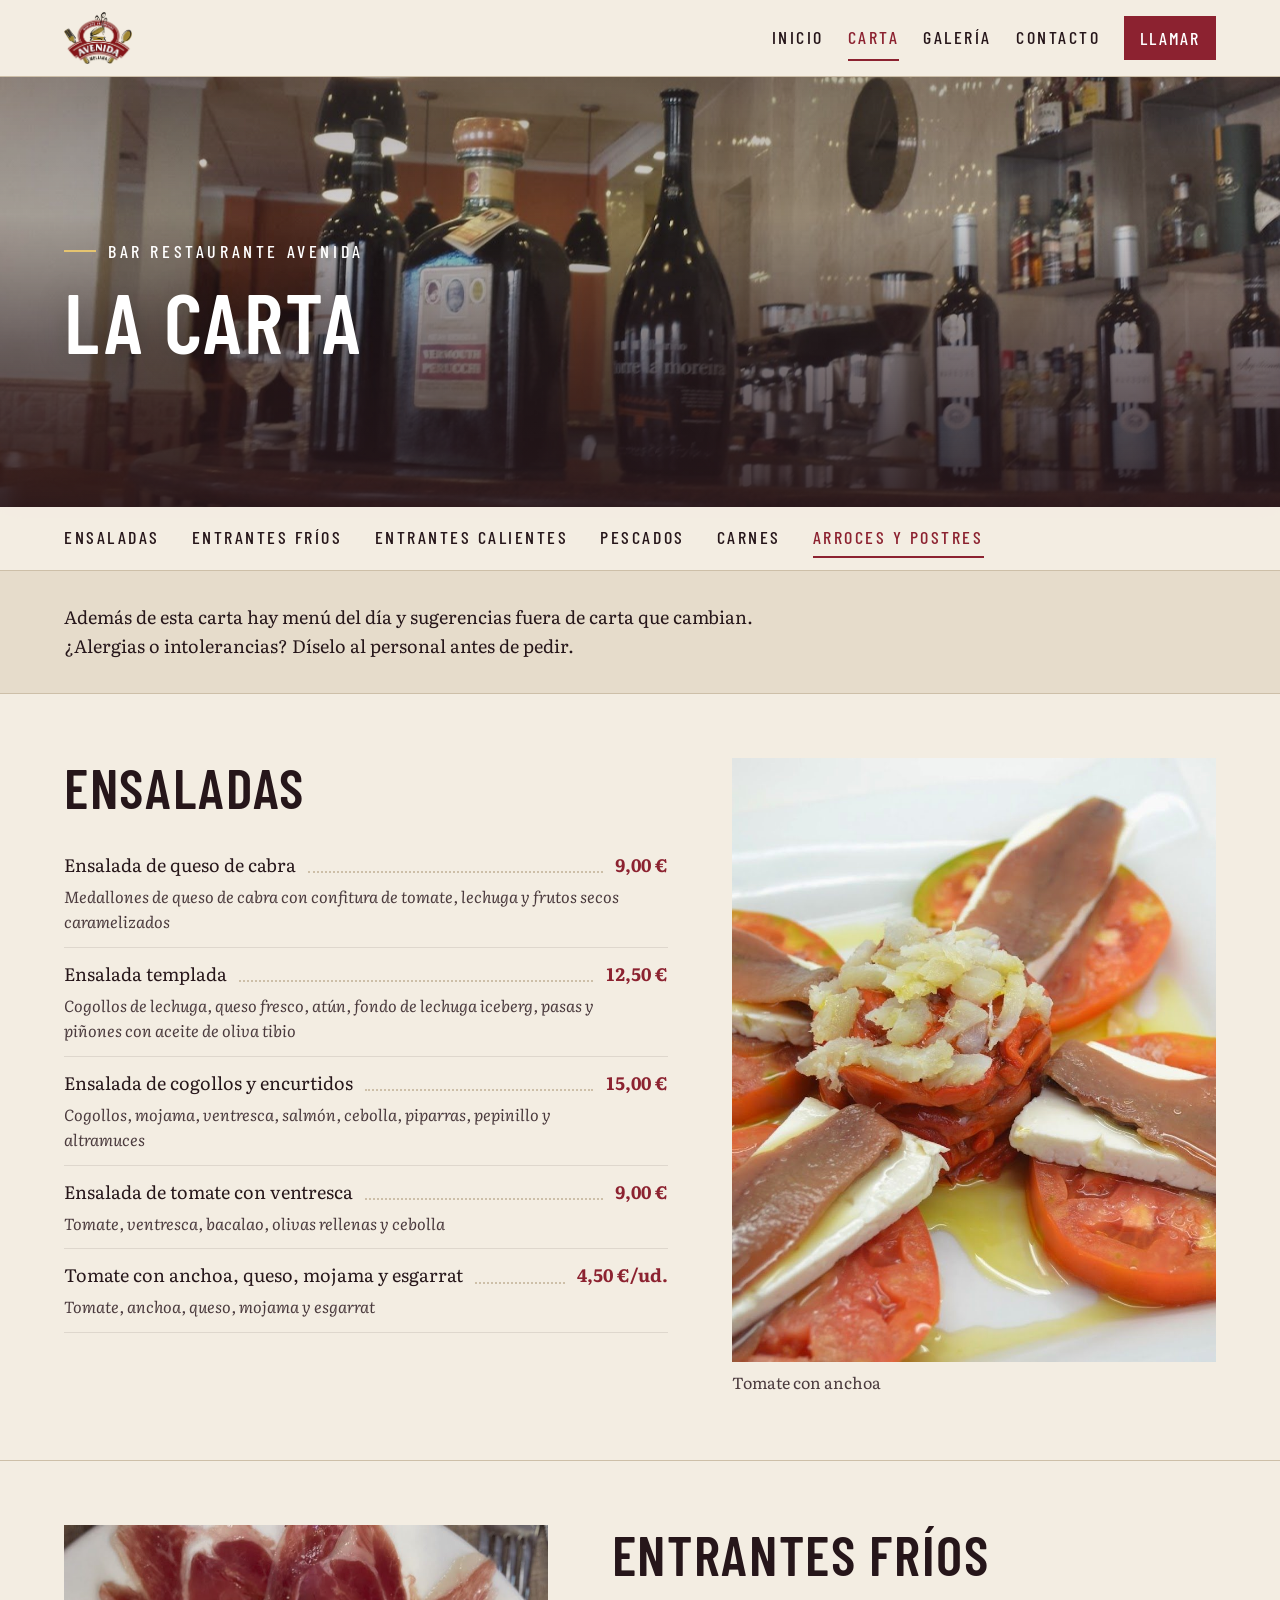
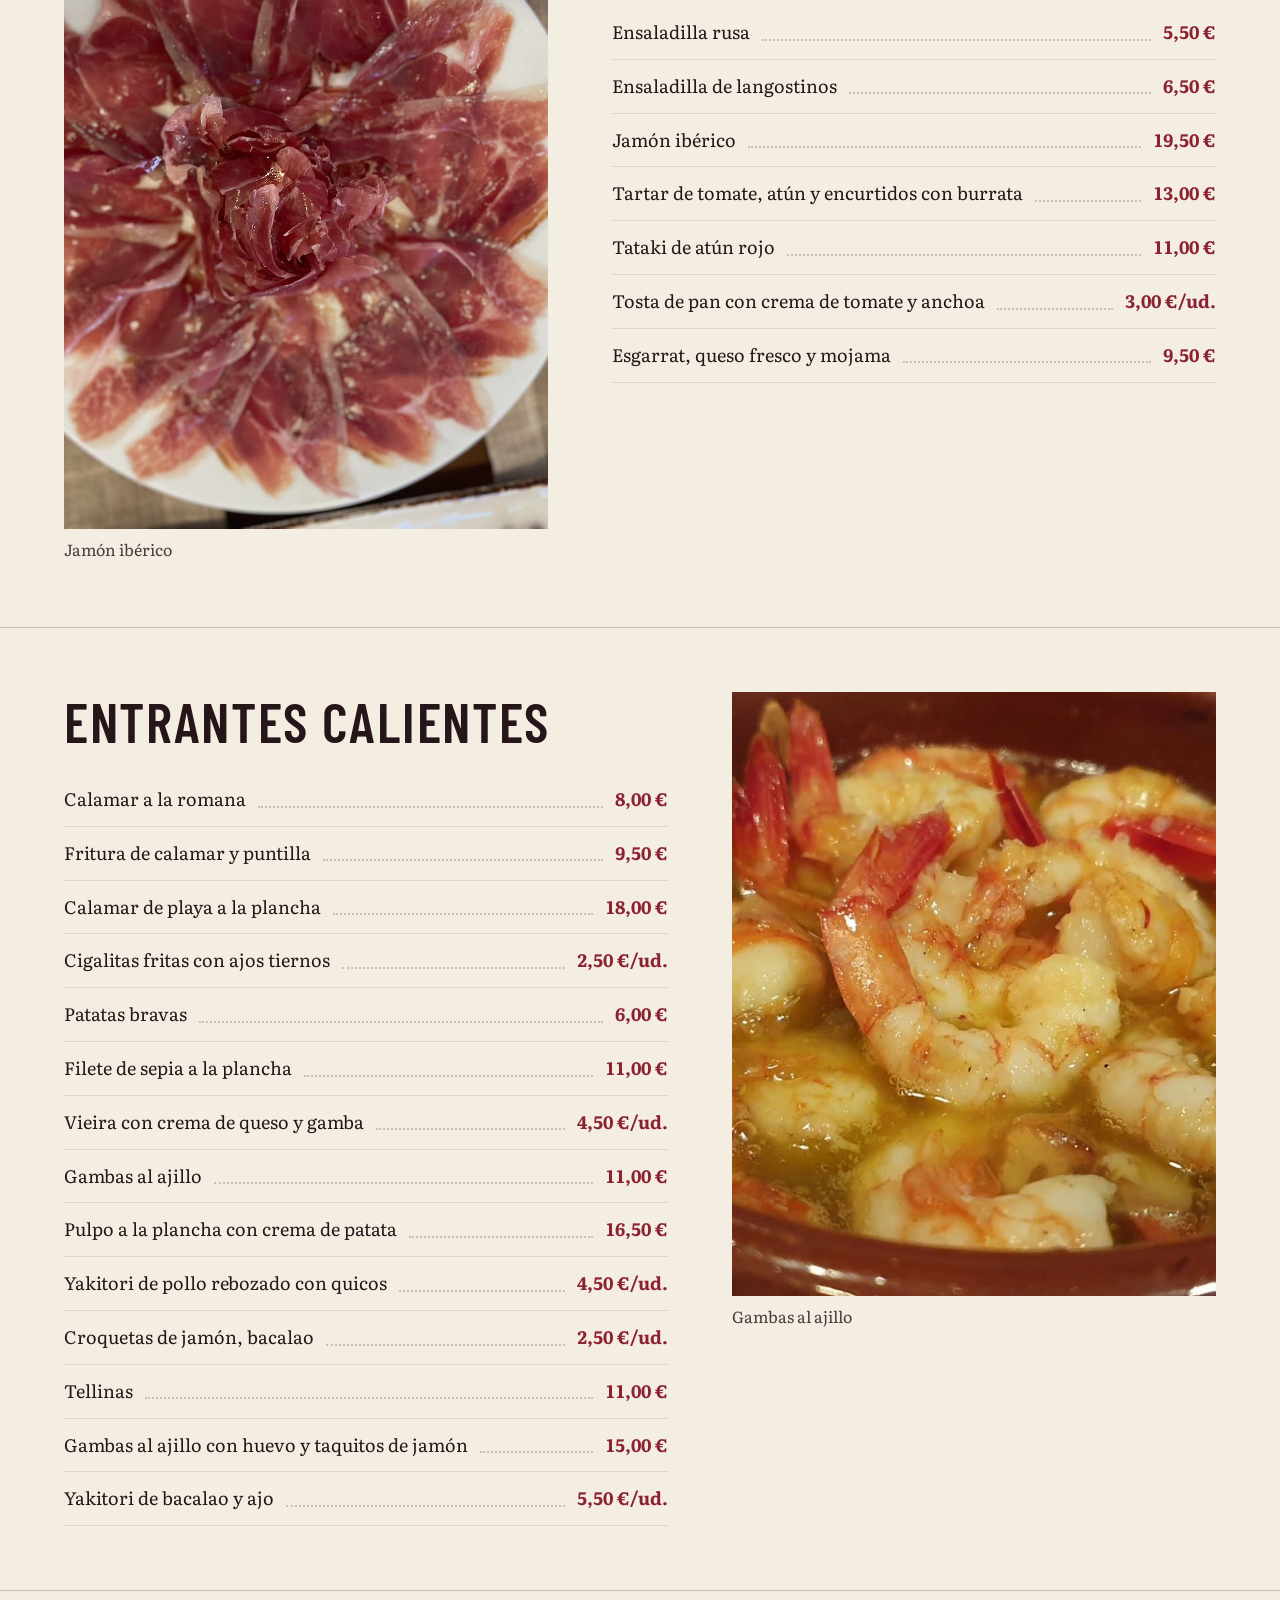
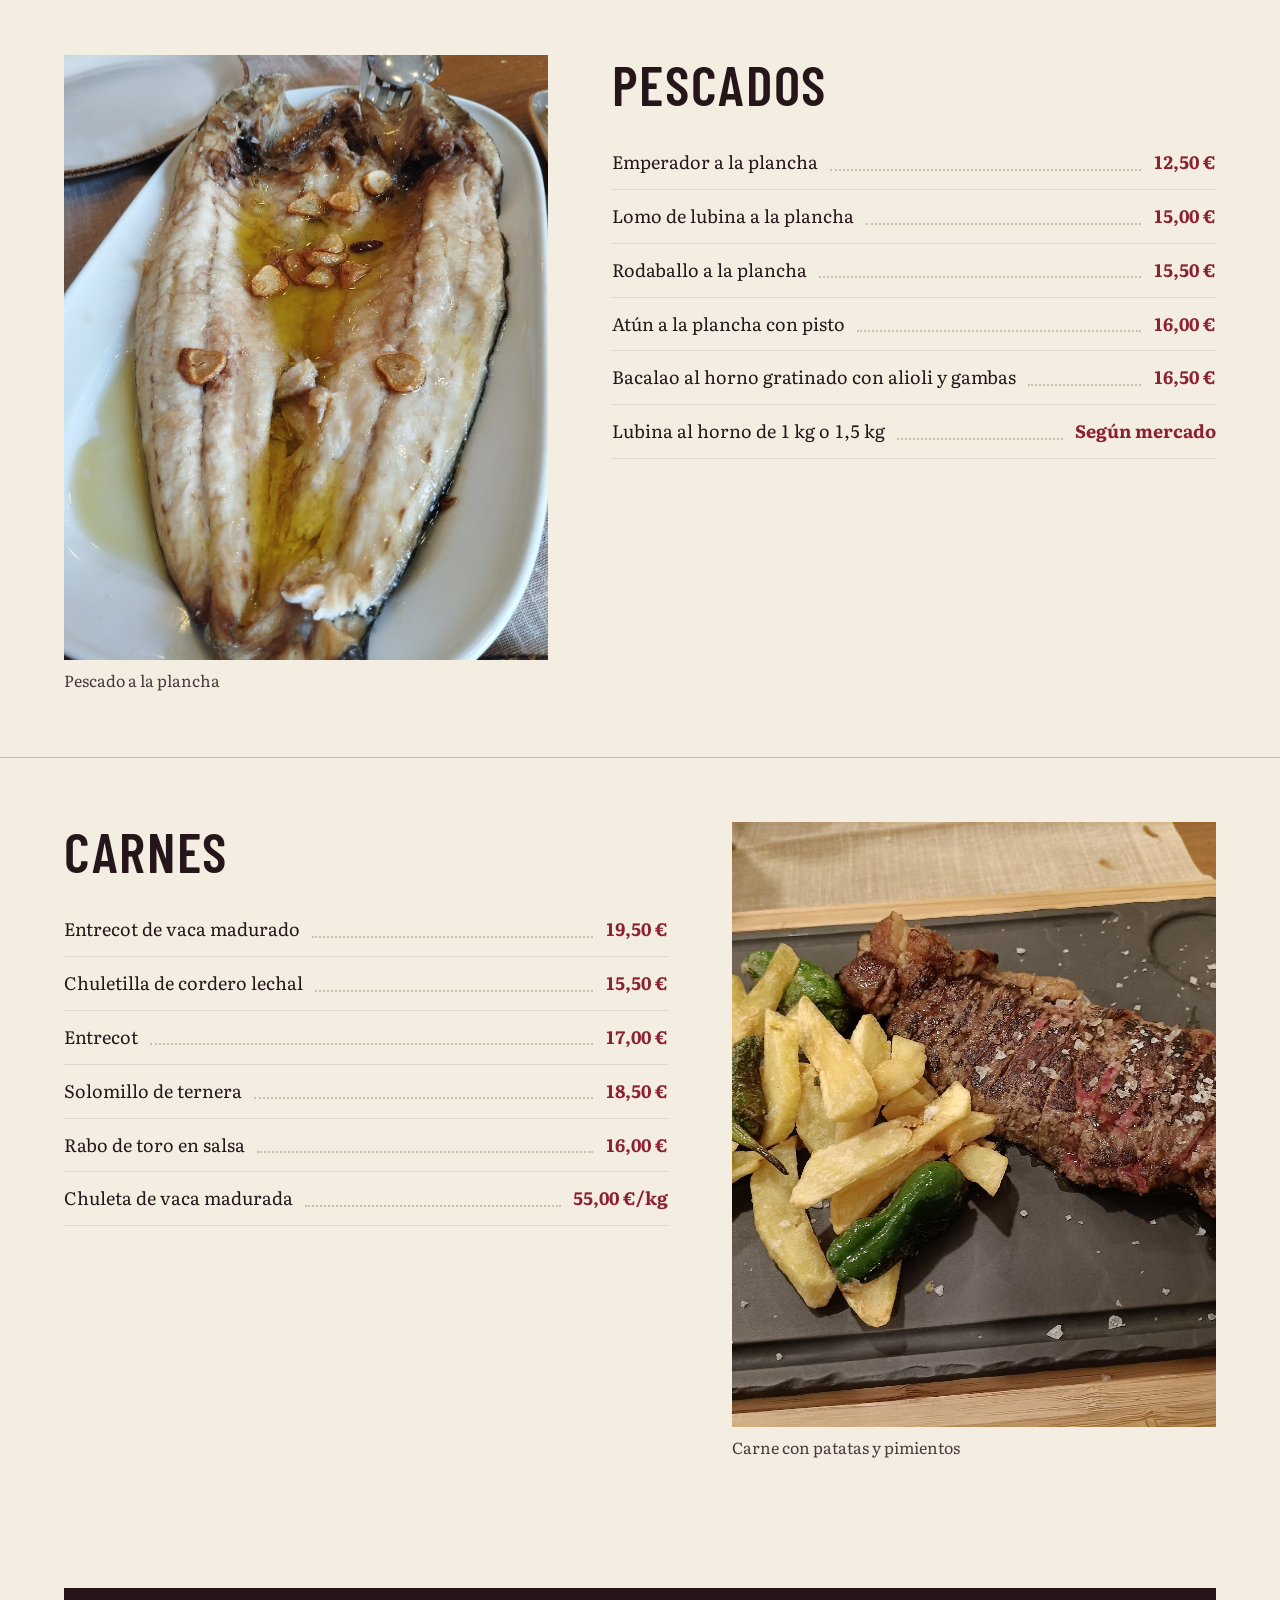
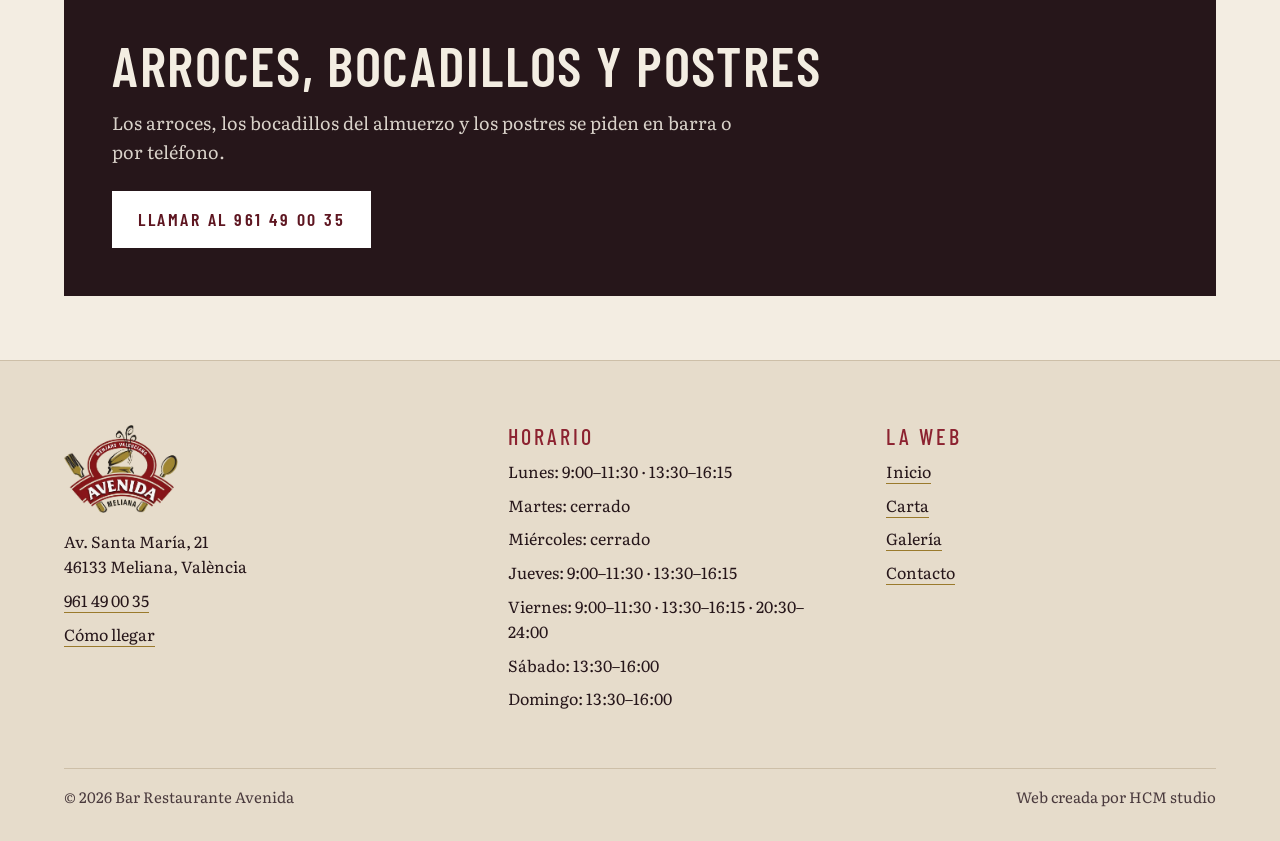
==== carta.html @ 4a0822dd "Demo web Bar Restaurante Avenida (Meliana) Co-Authored-By: Claude Sonnet 5.5 <noreply@anthropic.com>" ====
<!doctype html>
<html lang="es">
<head>
<meta charset="utf-8">
<meta name="viewport" content="width=device-width, initial-scale=1">
<title>La carta · Bar Restaurante Avenida · Meliana</title>
<meta name="description" content="Carta de Bar Restaurante Avenida en Meliana: ensaladas, entrantes fríos y calientes, pescados a la plancha y carnes, con precios.">
<meta property="og:type" content="website">
<meta property="og:title" content="La carta · Bar Restaurante Avenida · Meliana">
<meta property="og:description" content="Carta de Bar Restaurante Avenida en Meliana: ensaladas, entrantes fríos y calientes, pescados a la plancha y carnes, con precios.">
<meta property="og:image" content="fotos/barra.jpg">
<meta property="og:locale" content="es_ES">
<link rel="icon" type="image/png" href="fotos/favicon.png">
<link rel="apple-touch-icon" href="fotos/favicon.png">
<link rel="preload" href="fuentes/barlow-condensed-600.woff2" as="font" type="font/woff2" crossorigin>
<link rel="preload" href="fuentes/literata-variable.woff2" as="font" type="font/woff2" crossorigin>
<link rel="stylesheet" href="css/estilo.css">
<script>document.documentElement.classList.add('js')</script>
</head>
<body>
<header class="cabecera">
  <div class="contenedor">
    <a class="marca" href="index.html" aria-label="Bar Restaurante Avenida, inicio"><img src="fotos/logo.png" alt="Logotipo de Avenida, Menjars Valencians, Meliana" width="170" height="52"></a>
    <nav class="nav" aria-label="Principal">
      <a href="index.html">Inicio</a>
      <a href="carta.html" aria-current="page">Carta</a>
      <a href="galeria.html">Galería</a>
      <a href="contacto.html">Contacto</a>
      <a class="llamar" href="tel:+34961490035">Llamar</a>
    </nav>
  </div>
</header>
<main>
<section class="hero corto">
  <div class="hero-foto"><img src="fotos/barra.jpg" alt="La barra de Avenida con botellas y cafetera" fetchpriority="high"></div>
  <div class="contenedor">
    <p class="eyebrow claro">Bar Restaurante Avenida</p>
    <h1>La carta</h1>
  </div>
</section>
<nav class="indice-carta" aria-label="Categorías de la carta"><div class="contenedor"><a href="#ensaladas">Ensaladas</a><a href="#entrantes-frios">Entrantes fríos</a><a href="#entrantes-calientes">Entrantes calientes</a><a href="#pescados">Pescados</a><a href="#carnes">Carnes</a><a href="#otros">Arroces y postres</a></div></nav>
<div class="aviso-carta">
  <div class="contenedor"><p>Además de esta carta hay menú del día y sugerencias fuera de carta que cambian. ¿Alergias o intolerancias? Díselo al personal antes de pedir.</p></div>
</div>
<section class="categoria" id="ensaladas">
  <div class="contenedor">
    <div class="revelar">
      <h2>Ensaladas</h2>
      <ul class="lista">
        <li class="plato"><span class="nombre">Ensalada de queso de cabra</span><span class="precio">9,00 €</span><p class="detalle">Medallones de queso de cabra con confitura de tomate, lechuga y frutos secos caramelizados</p></li>
        <li class="plato"><span class="nombre">Ensalada templada</span><span class="precio">12,50 €</span><p class="detalle">Cogollos de lechuga, queso fresco, atún, fondo de lechuga iceberg, pasas y piñones con aceite de oliva tibio</p></li>
        <li class="plato"><span class="nombre">Ensalada de cogollos y encurtidos</span><span class="precio">15,00 €</span><p class="detalle">Cogollos, mojama, ventresca, salmón, cebolla, piparras, pepinillo y altramuces</p></li>
        <li class="plato"><span class="nombre">Ensalada de tomate con ventresca</span><span class="precio">9,00 €</span><p class="detalle">Tomate, ventresca, bacalao, olivas rellenas y cebolla</p></li>
        <li class="plato"><span class="nombre">Tomate con anchoa, queso, mojama y esgarrat</span><span class="precio">4,50 €/ud.</span><p class="detalle">Tomate, anchoa, queso, mojama y esgarrat</p></li>
      </ul>
    </div>
    <figure class="foto-cat revelar" style="margin:0"><img src="fotos/tomate-anchoa.jpg" alt="Tomate con anchoa" loading="lazy"><figcaption>Tomate con anchoa</figcaption></figure>
  </div>
</section>
<section class="categoria invertida" id="entrantes-frios">
  <div class="contenedor">
    <div class="revelar">
      <h2>Entrantes fríos</h2>
      <ul class="lista">
        <li class="plato"><span class="nombre">Ensaladilla rusa</span><span class="precio">5,50 €</span></li>
        <li class="plato"><span class="nombre">Ensaladilla de langostinos</span><span class="precio">6,50 €</span></li>
        <li class="plato"><span class="nombre">Jamón ibérico</span><span class="precio">19,50 €</span></li>
        <li class="plato"><span class="nombre">Tartar de tomate, atún y encurtidos con burrata</span><span class="precio">13,00 €</span></li>
        <li class="plato"><span class="nombre">Tataki de atún rojo</span><span class="precio">11,00 €</span></li>
        <li class="plato"><span class="nombre">Tosta de pan con crema de tomate y anchoa</span><span class="precio">3,00 €/ud.</span></li>
        <li class="plato"><span class="nombre">Esgarrat, queso fresco y mojama</span><span class="precio">9,50 €</span></li>
      </ul>
    </div>
    <figure class="foto-cat revelar" style="margin:0"><img src="fotos/jamon.jpg" alt="Jamón ibérico" loading="lazy"><figcaption>Jamón ibérico</figcaption></figure>
  </div>
</section>
<section class="categoria" id="entrantes-calientes">
  <div class="contenedor">
    <div class="revelar">
      <h2>Entrantes calientes</h2>
      <ul class="lista">
        <li class="plato"><span class="nombre">Calamar a la romana</span><span class="precio">8,00 €</span></li>
        <li class="plato"><span class="nombre">Fritura de calamar y puntilla</span><span class="precio">9,50 €</span></li>
        <li class="plato"><span class="nombre">Calamar de playa a la plancha</span><span class="precio">18,00 €</span></li>
        <li class="plato"><span class="nombre">Cigalitas fritas con ajos tiernos</span><span class="precio">2,50 €/ud.</span></li>
        <li class="plato"><span class="nombre">Patatas bravas</span><span class="precio">6,00 €</span></li>
        <li class="plato"><span class="nombre">Filete de sepia a la plancha</span><span class="precio">11,00 €</span></li>
        <li class="plato"><span class="nombre">Vieira con crema de queso y gamba</span><span class="precio">4,50 €/ud.</span></li>
        <li class="plato"><span class="nombre">Gambas al ajillo</span><span class="precio">11,00 €</span></li>
        <li class="plato"><span class="nombre">Pulpo a la plancha con crema de patata</span><span class="precio">16,50 €</span></li>
        <li class="plato"><span class="nombre">Yakitori de pollo rebozado con quicos</span><span class="precio">4,50 €/ud.</span></li>
        <li class="plato"><span class="nombre">Croquetas de jamón, bacalao</span><span class="precio">2,50 €/ud.</span></li>
        <li class="plato"><span class="nombre">Tellinas</span><span class="precio">11,00 €</span></li>
        <li class="plato"><span class="nombre">Gambas al ajillo con huevo y taquitos de jamón</span><span class="precio">15,00 €</span></li>
        <li class="plato"><span class="nombre">Yakitori de bacalao y ajo</span><span class="precio">5,50 €/ud.</span></li>
      </ul>
    </div>
    <figure class="foto-cat revelar" style="margin:0"><img src="fotos/gambas-ajillo.jpg" alt="Gambas al ajillo" loading="lazy"><figcaption>Gambas al ajillo</figcaption></figure>
  </div>
</section>
<section class="categoria invertida" id="pescados">
  <div class="contenedor">
    <div class="revelar">
      <h2>Pescados</h2>
      <ul class="lista">
        <li class="plato"><span class="nombre">Emperador a la plancha</span><span class="precio">12,50 €</span></li>
        <li class="plato"><span class="nombre">Lomo de lubina a la plancha</span><span class="precio">15,00 €</span></li>
        <li class="plato"><span class="nombre">Rodaballo a la plancha</span><span class="precio">15,50 €</span></li>
        <li class="plato"><span class="nombre">Atún a la plancha con pisto</span><span class="precio">16,00 €</span></li>
        <li class="plato"><span class="nombre">Bacalao al horno gratinado con alioli y gambas</span><span class="precio">16,50 €</span></li>
        <li class="plato"><span class="nombre">Lubina al horno de 1 kg o 1,5 kg</span><span class="precio">Según mercado</span></li>
      </ul>
    </div>
    <figure class="foto-cat revelar" style="margin:0"><img src="fotos/pescado.jpg" alt="Pescado a la plancha" loading="lazy"><figcaption>Pescado a la plancha</figcaption></figure>
  </div>
</section>
<section class="categoria" id="carnes">
  <div class="contenedor">
    <div class="revelar">
      <h2>Carnes</h2>
      <ul class="lista">
        <li class="plato"><span class="nombre">Entrecot de vaca madurado</span><span class="precio">19,50 €</span></li>
        <li class="plato"><span class="nombre">Chuletilla de cordero lechal</span><span class="precio">15,50 €</span></li>
        <li class="plato"><span class="nombre">Entrecot</span><span class="precio">17,00 €</span></li>
        <li class="plato"><span class="nombre">Solomillo de ternera</span><span class="precio">18,50 €</span></li>
        <li class="plato"><span class="nombre">Rabo de toro en salsa</span><span class="precio">16,00 €</span></li>
        <li class="plato"><span class="nombre">Chuleta de vaca madurada</span><span class="precio">55,00 €/kg</span></li>
      </ul>
    </div>
    <figure class="foto-cat revelar" style="margin:0"><img src="fotos/entrecot.jpg" alt="Carne con patatas y pimientos" loading="lazy"><figcaption>Carne con patatas y pimientos</figcaption></figure>
  </div>
</section>
<section id="otros" style="padding-block:var(--s8)">
  <div class="contenedor">
    <div class="pendiente revelar">
      <h2>Arroces, bocadillos y postres</h2>
      <p>Los arroces, los bocadillos del almuerzo y los postres se piden en barra o por teléfono.</p>
      <div class="botonera"><a class="cta clara" href="tel:+34961490035">Llamar al 961 49 00 35</a></div>
    </div>
  </div>
</section>
</main>
<footer class="pie">
  <div class="contenedor">
    <div class="rejilla">
      <div>
        <img src="fotos/logo.png" alt="Logotipo de Avenida, Menjars Valencians, Meliana" width="140" height="108">
        <p>Av. Santa María, 21<br>46133 Meliana, València</p>
        <p><a href="tel:+34961490035">961 49 00 35</a></p>
        <p><a href="https://www.google.com/maps/search/?api=1&query=Bar%20Restaurante%20Avenida&query_place_id=ChIJGdtzTfZGYA0RlGdDG_Zbit8" target="_blank" rel="noopener">Cómo llegar</a></p>
      </div>
      <div>
        <h3>Horario</h3>
        <ul><li>Lunes: 9:00–11:30 · 13:30–16:15</li><li>Martes: cerrado</li><li>Miércoles: cerrado</li><li>Jueves: 9:00–11:30 · 13:30–16:15</li><li>Viernes: 9:00–11:30 · 13:30–16:15 · 20:30–24:00</li><li>Sábado: 13:30–16:00</li><li>Domingo: 13:30–16:00</li></ul>
      </div>
      <div>
        <h3>La web</h3>
        <ul>
          <li><a href="index.html">Inicio</a></li>
          <li><a href="carta.html">Carta</a></li>
          <li><a href="galeria.html">Galería</a></li>
          <li><a href="contacto.html">Contacto</a></li>
        </ul>
      </div>
    </div>
    <div class="legal">
      <p>© 2026 Bar Restaurante Avenida</p>
      <p>Web creada por HCM studio</p>
    </div>
  </div>
</footer>
<script src="js/principal.js"></script>
</body>
</html>
---- css/estilo.css ----
/* Bar Restaurante Avenida · Meliana
   Paleta anclada en SU local: el burdeos del toldo y del logo, el granito rojo de la
   barra, la madera de las sillas, el beige del azulejo. Dos roles tipográficos:
   Barlow Condensed (titulares en versales, como su carta impresa) + Literata (texto). */

@font-face{font-family:"Barlow Condensed";font-weight:500;font-style:normal;font-display:swap;
  src:url("../fuentes/barlow-condensed-500.woff2") format("woff2")}
@font-face{font-family:"Barlow Condensed";font-weight:600;font-style:normal;font-display:swap;
  src:url("../fuentes/barlow-condensed-600.woff2") format("woff2")}
@font-face{font-family:"Literata";font-weight:400 700;font-style:normal;font-display:swap;
  src:url("../fuentes/literata-variable.woff2") format("woff2")}
@font-face{font-family:"Literata";font-weight:400;font-style:italic;font-display:swap;
  src:url("../fuentes/literata-italic.woff2") format("woff2")}

:root{
  /* color */
  --vino:#8c2230;          /* rojo del logo y del toldo: el único acento */
  --vino-oscuro:#5e1621;
  --tinta:#26161a;         /* madera oscura con matiz vino */
  --tinta-suave:#4a3a3d;
  --papel:#f3ede2;         /* azulejo beige de la barra */
  --arena:#e6dccb;         /* granito claro */
  --linea:#cdbfa8;
  --laton:#9a7a2c;         /* cuchara y tenedor del logo: solo adornos */
  --laton-oscuro:#74591a;
  /* espaciado: 4 8 12 16 24 32 48 64 96 128 */
  --s1:.25rem;--s2:.5rem;--s3:.75rem;--s4:1rem;--s5:1.5rem;--s6:2rem;--s7:3rem;--s8:4rem;--s9:6rem;--s10:8rem;
  /* tipografía: 18 22 28 35 44 56 */
  --t0:1.125rem;--t1:1.375rem;--t2:1.75rem;--t3:2.1875rem;--t4:2.75rem;--t5:3.5rem;
  --titular:"Barlow Condensed","Arial Narrow",Impact,sans-serif;
  --texto:"Literata",Georgia,"Times New Roman",serif;
  --alto-cabecera:4.75rem;
  --curva:cubic-bezier(.22,.7,.2,1);
}

*,*::before,*::after{box-sizing:border-box}
html{scroll-behavior:smooth;-webkit-text-size-adjust:100%}
body{margin:0;background:var(--papel);color:var(--tinta);font-family:var(--texto);
  font-size:var(--t0);line-height:1.6;overflow-x:hidden}
img{display:block;max-width:100%;height:auto}
a{color:inherit}
h1,h2,h3{font-family:var(--titular);font-weight:600;text-transform:uppercase;
  letter-spacing:.03em;line-height:1.02;margin:0;text-wrap:balance}
h1{font-size:clamp(var(--t4),9vw,5.25rem)}
h2{font-size:clamp(var(--t3),5vw,var(--t5))}
h3{font-size:var(--t2)}
p{margin:0 0 var(--s4);max-width:62ch}
.contenedor{width:min(100% - 2*var(--s5),72rem);margin-inline:auto}
.sr{position:absolute;width:1px;height:1px;overflow:hidden;clip:rect(0 0 0 0);white-space:nowrap}
:focus-visible{outline:3px solid var(--vino);outline-offset:3px}

/* antetítulo en versalitas espaciadas */
.eyebrow{font-family:var(--titular);font-weight:500;text-transform:uppercase;letter-spacing:.2em;
  font-size:var(--t0);color:var(--vino);margin:0 0 var(--s3);display:flex;align-items:center;gap:var(--s3)}
.eyebrow::before{content:"";width:var(--s6);height:2px;background:var(--laton)}
.eyebrow.claro{color:#fff}
.eyebrow.claro::before{background:#e5c470}

/* ---------- cabecera ---------- */
.cabecera{position:sticky;top:0;z-index:50;background:rgba(243,237,226,.96);
  backdrop-filter:blur(10px);border-bottom:1px solid var(--linea)}
.cabecera .contenedor{display:flex;align-items:center;justify-content:space-between;gap:var(--s5);
  min-height:var(--alto-cabecera);flex-wrap:wrap;padding-block:var(--s2)}
.marca img{height:3.25rem;width:auto}
.nav{display:flex;align-items:center;gap:var(--s5);flex-wrap:wrap}
.nav a{font-family:var(--titular);font-weight:500;text-transform:uppercase;letter-spacing:.14em;
  font-size:var(--t0);text-decoration:none;padding:var(--s2) 0;border-bottom:2px solid transparent;
  transition:border-color .3s var(--curva),color .3s var(--curva)}
.nav a:hover,.nav a[aria-current="page"]{border-bottom-color:var(--vino);color:var(--vino)}
.nav .llamar{background:var(--vino);color:#fff;padding:var(--s2) var(--s4);border-bottom:0;letter-spacing:.1em}
.nav .llamar:hover{background:var(--vino-oscuro);color:#fff}

/* ---------- botones ---------- */
.botonera{display:flex;flex-wrap:wrap;gap:var(--s3);margin-top:var(--s5)}
.cta{display:inline-block;font-family:var(--titular);font-weight:600;text-transform:uppercase;
  letter-spacing:.14em;font-size:var(--t0);text-decoration:none;padding:var(--s3) var(--s5);
  border:2px solid var(--vino);background:var(--vino);color:#fff;
  transition:background .3s var(--curva),color .3s var(--curva),border-color .3s var(--curva)}
.cta:hover{background:var(--vino-oscuro);border-color:var(--vino-oscuro)}
.cta.contorno{background:transparent;color:var(--vino)}
.cta.contorno:hover{background:var(--vino);color:#fff}
.cta.clara{background:#fff;border-color:#fff;color:var(--vino-oscuro)}
.cta.clara:hover{background:var(--arena);border-color:var(--arena)}
.cta.contorno-claro{background:transparent;border-color:rgba(255,255,255,.8);color:#fff}
.cta.contorno-claro:hover{background:#fff;color:var(--vino-oscuro)}

/* ---------- hero ---------- */
.hero{position:relative;min-height:calc(88vh - var(--alto-cabecera));display:flex;align-items:flex-end;
  overflow:hidden;isolation:isolate;color:#fff}
.hero-foto{position:absolute;inset:0;z-index:-2}
.hero-foto img{width:100%;height:100%;object-fit:cover;object-position:50% 60%;transform:scale(1.1)}
.hero::after{content:"";position:absolute;inset:0;z-index:-1;
  background:linear-gradient(to top,rgba(38,22,26,.9) 0%,rgba(38,22,26,.58) 38%,rgba(38,22,26,.2) 68%,rgba(38,22,26,.34) 100%)}
.hero .contenedor{padding-block:var(--s9) var(--s8)}
.hero h1{max-width:12ch;text-shadow:0 2px 30px rgba(0,0,0,.3)}
.hero .lema{font-size:var(--t1);line-height:1.4;max-width:34ch;margin-top:var(--s4);color:rgba(255,255,255,.94)}
.hero.corto{min-height:44vh}
.hero.corto .contenedor{padding-block:var(--s8) var(--s7)}
.estado{position:absolute;top:var(--s5);right:var(--s5);z-index:2;font-family:var(--titular);font-weight:500;
  text-transform:uppercase;letter-spacing:.12em;background:rgba(38,22,26,.78);padding:var(--s2) var(--s4);
  font-size:var(--t0);border-left:3px solid #e5c470}
.estado[hidden]{display:none}

/* ---------- secciones ---------- */
section{padding-block:var(--s9)}
.seccion-oscura{background:var(--tinta);color:var(--papel)}
.seccion-oscura .eyebrow{color:#e5c470}
.seccion-arena{background:var(--arena)}
.titular-bloque{margin-bottom:var(--s7)}
.titular-bloque p{margin-top:var(--s4);color:var(--tinta-suave)}
.seccion-oscura .titular-bloque p{color:rgba(243,237,226,.8)}

/* horario */
.semana{display:grid;grid-template-columns:repeat(7,1fr);gap:0;border-top:1px solid rgba(243,237,226,.28)}
.dia{padding:var(--s4) var(--s3) var(--s5);border-right:1px solid rgba(243,237,226,.18)}
.dia:last-child{border-right:0}
.dia h3{font-size:var(--t1);letter-spacing:.1em;margin-bottom:var(--s3);font-weight:500}
.dia p{margin:0;font-size:1rem;line-height:1.5;font-variant-numeric:tabular-nums}
.dia.cerrado p{opacity:.6;font-style:italic}
.dia.hoy{background:rgba(229,196,112,.14);box-shadow:inset 0 3px 0 #e5c470}
.nota-horario{margin-top:var(--s5);font-size:1rem;color:rgba(243,237,226,.75)}

/* tarjetas con foto (inicio) */
.platos{display:grid;grid-template-columns:repeat(12,1fr);gap:var(--s4)}
.plato-foto{position:relative;overflow:hidden;background:var(--arena);margin:0;min-height:15rem}
.plato-foto img{width:100%;height:100%;object-fit:cover;transition:transform 1s var(--curva)}
.plato-foto:hover img{transform:scale(1.04)}
.plato-foto figcaption{position:absolute;left:0;right:0;bottom:0;padding:var(--s7) var(--s4) var(--s4);
  background:linear-gradient(to top,rgba(38,22,26,.88),rgba(38,22,26,0));color:#fff;
  font-family:var(--titular);font-weight:500;text-transform:uppercase;letter-spacing:.08em;font-size:var(--t1);line-height:1.15}
.plato-foto figcaption small{display:block;font-family:var(--texto);text-transform:none;letter-spacing:0;
  font-size:1rem;opacity:.9;margin-top:var(--s1)}
.pf-1{grid-column:span 7;grid-row:span 2;min-height:30rem}
.pf-2{grid-column:span 5}
.pf-3{grid-column:span 5}
.pf-4{grid-column:span 4}
.pf-5{grid-column:span 4}
.pf-6{grid-column:span 4}

/* bloque partido */
.partido{display:grid;grid-template-columns:1.1fr 1fr;gap:0;align-items:stretch}
.partido .foto{min-height:30rem;overflow:hidden}
.partido .foto img{width:100%;height:100%;object-fit:cover}
.partido .texto{padding:var(--s8) var(--s8);display:flex;flex-direction:column;justify-content:center;background:var(--arena)}
.partido.invertido .foto{order:2}
.partido.invertido .texto{order:1}
.cifra{display:flex;align-items:baseline;gap:var(--s3);margin-top:var(--s5);padding-top:var(--s5);border-top:1px solid var(--linea)}
.cifra b{font-family:var(--titular);font-weight:600;font-size:var(--t4);line-height:1;color:var(--vino)}
.cifra span{font-size:1rem;color:var(--tinta-suave)}

/* menú del día */
.menu-dia{display:grid;grid-template-columns:1fr auto;gap:var(--s7);align-items:center}
.menu-dia .tel{font-family:var(--titular);font-weight:600;font-size:var(--t4);line-height:1;text-decoration:none;
  color:#fff;border-bottom:3px solid #e5c470;white-space:nowrap}

/* cómo llegar */
.llegar{display:grid;grid-template-columns:1fr 1.2fr;gap:var(--s8);align-items:center}
.llegar img{width:100%;max-height:34rem;object-fit:cover}
.direccion{font-style:normal;font-size:var(--t1);line-height:1.45;margin-bottom:var(--s4)}

/* ---------- carta ---------- */
.indice-carta{position:sticky;top:var(--alto-cabecera);z-index:20;background:rgba(243,237,226,.96);
  backdrop-filter:blur(10px);border-bottom:1px solid var(--linea)}
.indice-carta .contenedor{display:flex;gap:var(--s6);overflow-x:auto;padding-block:var(--s3);scrollbar-width:none}
.indice-carta .contenedor::-webkit-scrollbar{display:none}
.indice-carta a{font-family:var(--titular);font-weight:500;text-transform:uppercase;letter-spacing:.14em;
  text-decoration:none;white-space:nowrap;padding:var(--s1) 0;border-bottom:2px solid transparent}
.indice-carta a:hover,.indice-carta a.activa{border-bottom-color:var(--vino);color:var(--vino)}
.aviso-carta{background:var(--arena);padding-block:var(--s6);border-bottom:1px solid var(--linea)}
.aviso-carta p{margin:0;max-width:72ch}
.categoria{padding-block:var(--s8);scroll-margin-top:calc(var(--alto-cabecera) + 4rem)}
.categoria + .categoria{border-top:1px solid var(--linea)}
.categoria .contenedor{display:grid;grid-template-columns:1.25fr 1fr;gap:var(--s8);align-items:start}
.categoria.invertida .contenedor{grid-template-columns:1fr 1.25fr}
.categoria.invertida .foto-cat{order:-1}
.categoria h2{margin-bottom:var(--s5)}
.categoria .foto-cat{position:sticky;top:calc(var(--alto-cabecera) + 5rem)}
.categoria .foto-cat img{width:100%;aspect-ratio:4/5;object-fit:cover}
.categoria .foto-cat figcaption{font-size:1rem;color:var(--tinta-suave);margin-top:var(--s2)}
.lista{list-style:none;margin:0;padding:0}
.plato{display:flex;flex-wrap:wrap;align-items:baseline;gap:var(--s1) var(--s3);min-width:0;
  padding:var(--s3) 0;border-bottom:1px solid rgba(38,22,26,.1);font-variant-numeric:tabular-nums}
.plato .nombre{order:1;flex:0 1 auto;min-width:0}
.plato::before{content:"";order:2;flex:1 1 1.5rem;min-width:1.5rem;align-self:flex-end;
  border-bottom:2px dotted var(--linea);margin-bottom:.35em}
.plato .precio{order:3;flex:0 0 auto;color:var(--vino);font-weight:700}
.plato .detalle{order:4;flex:1 0 100%;font-size:1rem;color:var(--tinta-suave);font-style:italic;margin:0}
.pendiente{background:var(--tinta);color:var(--papel);padding:var(--s7)}
.pendiente h2{margin-bottom:var(--s4)}
.pendiente p{color:rgba(243,237,226,.88)}

/* ---------- galería ---------- */
.mosaico{columns:3 16rem;column-gap:var(--s4)}
.mosaico button{display:block;width:100%;margin:0 0 var(--s4);padding:0;border:0;background:var(--arena);
  cursor:zoom-in;break-inside:avoid;overflow:hidden}
.mosaico img{width:100%;transition:transform 1s var(--curva),opacity .4s}
.mosaico button:hover img{transform:scale(1.04)}
.galeria-bloque + .galeria-bloque{margin-top:var(--s9)}
.lightbox{border:0;padding:0;background:transparent;max-width:100vw;max-height:100vh;width:100%;height:100%}
.lightbox::backdrop{background:rgba(26,14,17,.94)}
.lightbox .marco{display:flex;flex-direction:column;align-items:center;justify-content:center;height:100%;
  gap:var(--s3);padding:var(--s5)}
.lightbox img{max-width:100%;max-height:82vh;object-fit:contain}
.lightbox p{color:#fff;margin:0;font-size:1rem;text-align:center}
.lightbox .cerrar{position:absolute;top:var(--s4);right:var(--s4);font-family:var(--titular);text-transform:uppercase;
  letter-spacing:.14em;font-size:var(--t0);background:transparent;color:#fff;border:2px solid #fff;padding:var(--s2) var(--s4);cursor:pointer}

/* ---------- contacto ---------- */
.contacto{display:grid;grid-template-columns:1fr 1fr;gap:var(--s8);align-items:start}
.ficha dt{font-family:var(--titular);font-weight:500;text-transform:uppercase;letter-spacing:.18em;color:var(--vino);margin-top:var(--s5)}
.ficha dd{margin:var(--s1) 0 0;font-size:var(--t1);line-height:1.4}
.ficha dd a{text-decoration:none;border-bottom:2px solid var(--laton)}
.tabla-horario{width:100%;border-collapse:collapse;font-size:1rem;margin-top:var(--s2);font-variant-numeric:tabular-nums}
.tabla-horario th,.tabla-horario td{text-align:left;padding:var(--s2) 0;border-bottom:1px solid var(--linea);font-weight:400;vertical-align:top}
.tabla-horario th{font-family:var(--titular);font-weight:500;text-transform:uppercase;letter-spacing:.1em;width:7rem}
.tabla-horario tr.hoy th,.tabla-horario tr.hoy td{background:rgba(154,122,44,.16);font-weight:600}
.fotos-contacto{display:grid;gap:var(--s4)}
.fotos-contacto img{width:100%;object-fit:cover}

/* ---------- pie ---------- */
.pie{background:var(--arena);padding-block:var(--s8) var(--s6);border-top:1px solid var(--linea)}
.pie .rejilla{display:grid;grid-template-columns:1.2fr 1fr 1fr;gap:var(--s7)}
.pie img{height:5.5rem;width:auto;margin-bottom:var(--s4)}
.pie h3{font-size:var(--t1);letter-spacing:.14em;color:var(--vino);margin-bottom:var(--s3);font-weight:500}
.pie p,.pie li{font-size:1rem;margin:0 0 var(--s2)}
.pie ul{list-style:none;margin:0;padding:0}
.pie a{text-decoration:none;border-bottom:1px solid var(--laton)}
.pie .legal{margin-top:var(--s7);padding-top:var(--s4);border-top:1px solid var(--linea);font-size:.9375rem;
  color:var(--tinta-suave);display:flex;flex-wrap:wrap;justify-content:space-between;gap:var(--s2)}
.pie .legal p{margin:0;max-width:none;font-size:.9375rem}

/* ---------- revelado al bajar: solo se esconde si el JS está vivo ---------- */
.js .revelar{opacity:0;transform:translateY(20px);transition:opacity .7s var(--curva),transform .7s var(--curva)}
.js .revelar.visible{opacity:1;transform:none}

/* ---------- móvil ---------- */
@media (max-width:60rem){
  section{padding-block:var(--s8)}
  .semana{grid-template-columns:1fr 1fr}
  .dia{border-right:0;border-bottom:1px solid rgba(243,237,226,.18)}
  .partido,.partido.invertido,.llegar,.contacto,.menu-dia{grid-template-columns:1fr}
  .partido.invertido .foto,.partido.invertido .texto{order:initial}
  .partido .foto{min-height:20rem}
  .partido .texto{padding:var(--s7) var(--s5)}
  .categoria .contenedor,.categoria.invertida .contenedor{grid-template-columns:1fr;gap:var(--s5)}
  .categoria.invertida .foto-cat{order:initial}
  .categoria .foto-cat{position:static}
  .categoria .foto-cat img{aspect-ratio:16/10}
  .pie .rejilla{grid-template-columns:1fr}
  .pf-1,.pf-2,.pf-3,.pf-4,.pf-5,.pf-6{grid-column:span 12;grid-row:auto;min-height:16rem}
  .pf-1{min-height:22rem}
  .menu-dia .tel{font-size:var(--t3)}
}
@media (max-width:40rem){
  :root{--alto-cabecera:7.25rem}
  .cabecera .contenedor{justify-content:center;gap:var(--s2)}
  .nav{gap:var(--s4);justify-content:center}
  .nav .llamar{display:none}
  .estado{position:static;display:inline-block;margin:var(--s4) 0 0 var(--s5)}
  .hero{min-height:calc(78vh - var(--alto-cabecera));flex-direction:column;align-items:stretch;justify-content:flex-end}
  .pendiente{padding:var(--s5)}
  .semana{grid-template-columns:1fr}
}
@media (prefers-reduced-motion:reduce){
  html{scroll-behavior:auto}
  *,*::before,*::after{animation-duration:.01ms !important;transition-duration:.01ms !important}
  .js .revelar{opacity:1;transform:none}
}
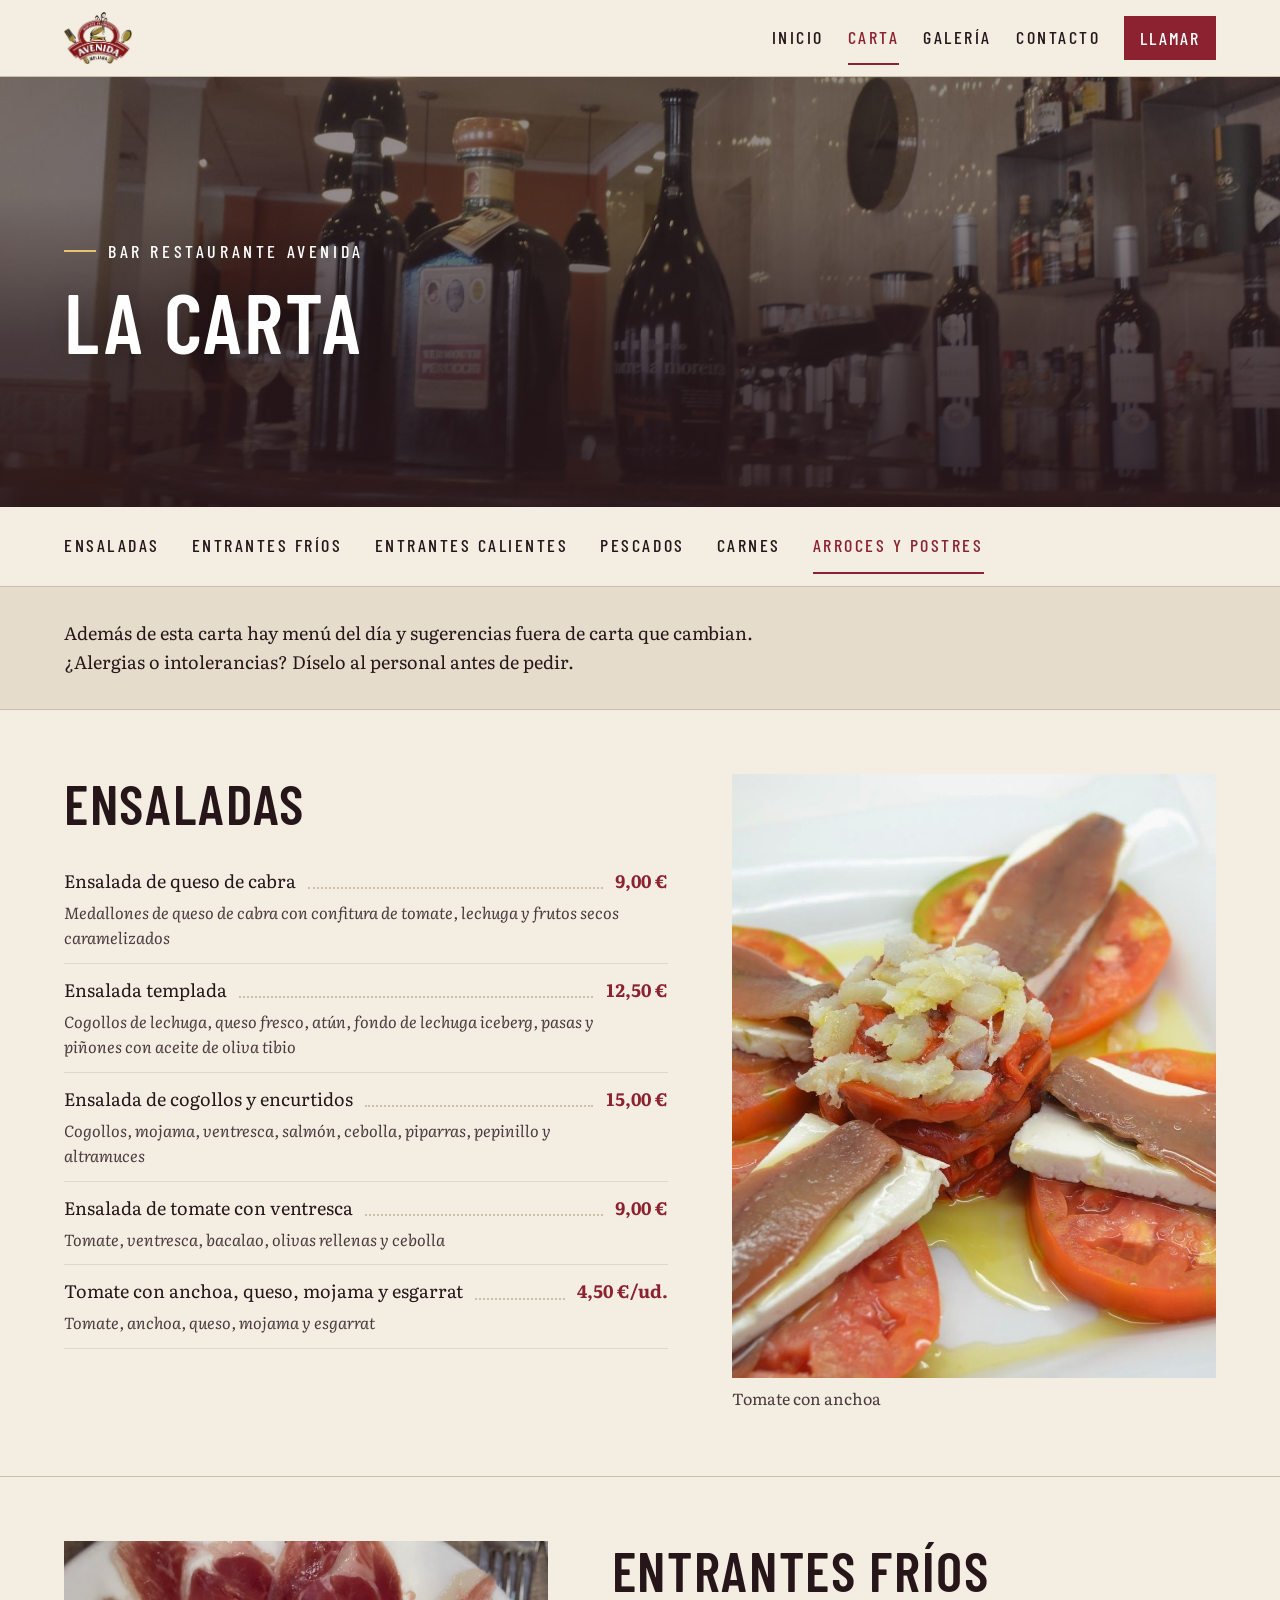
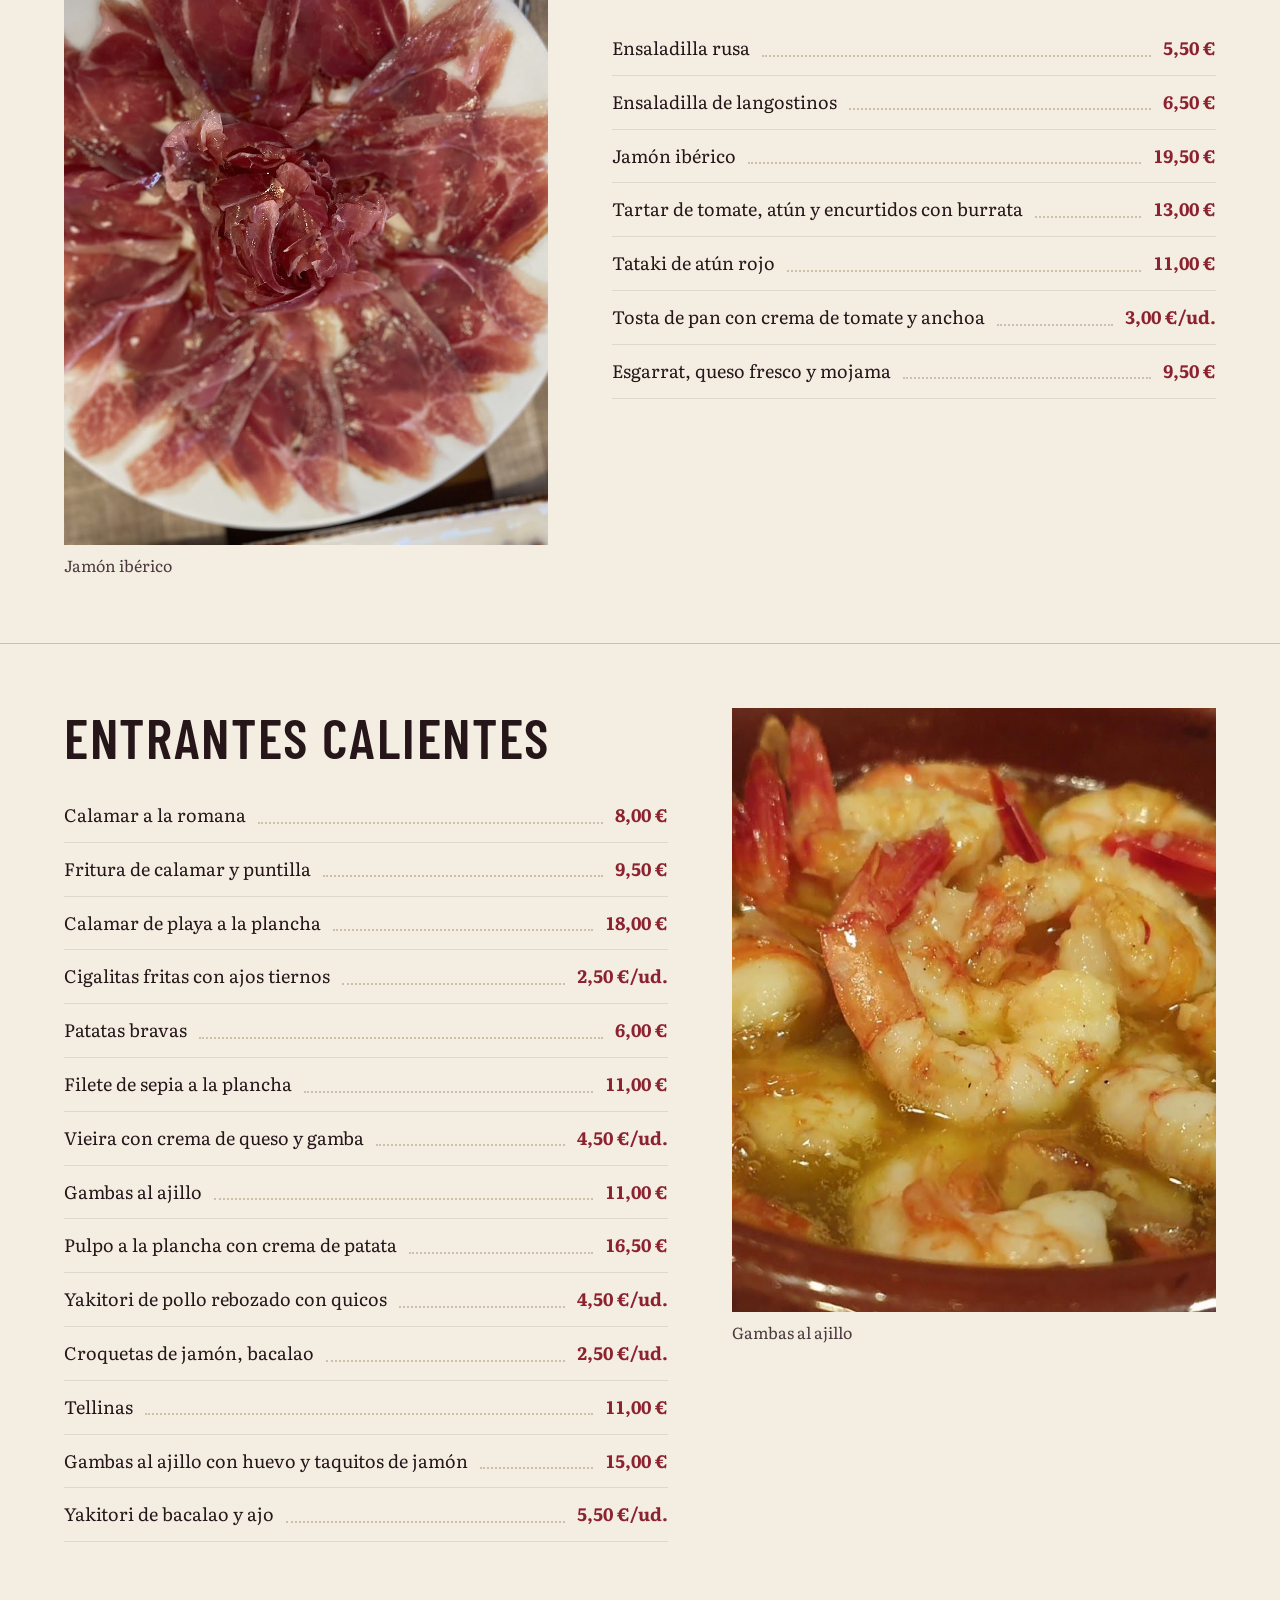
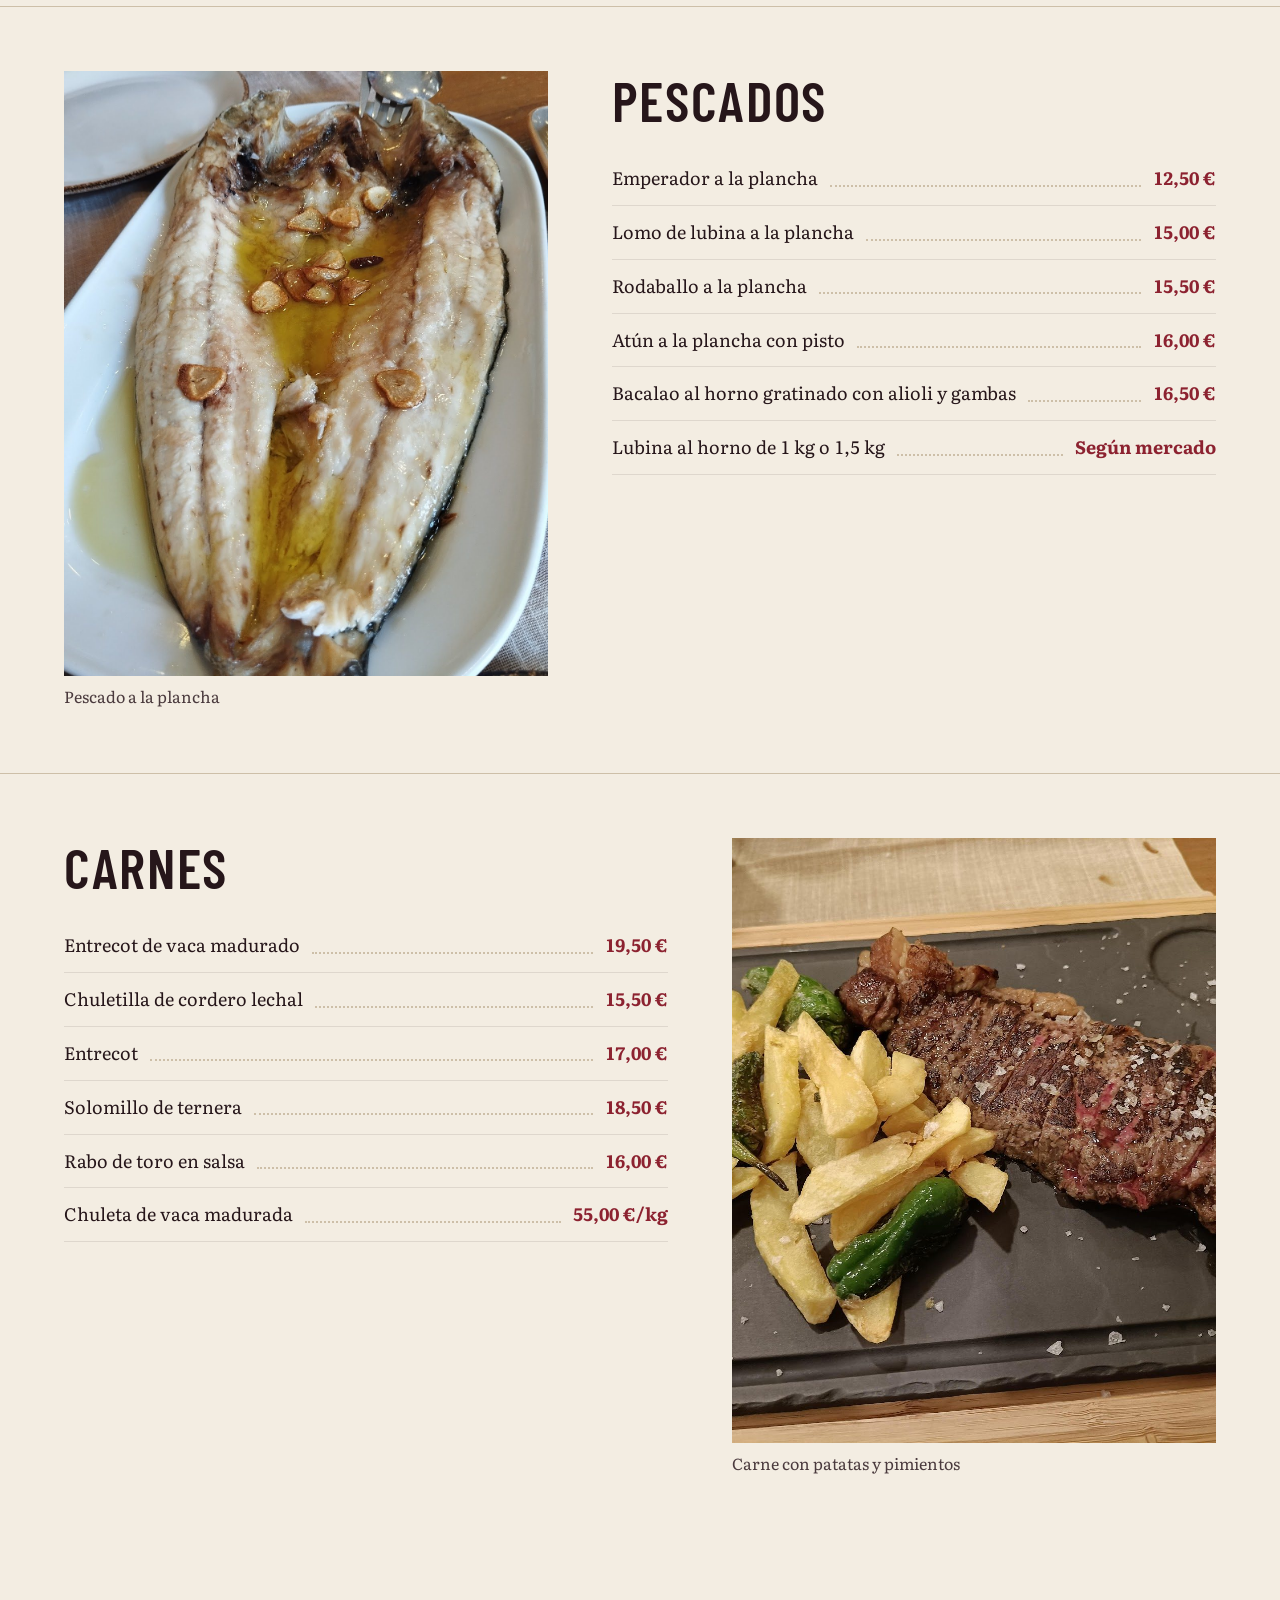
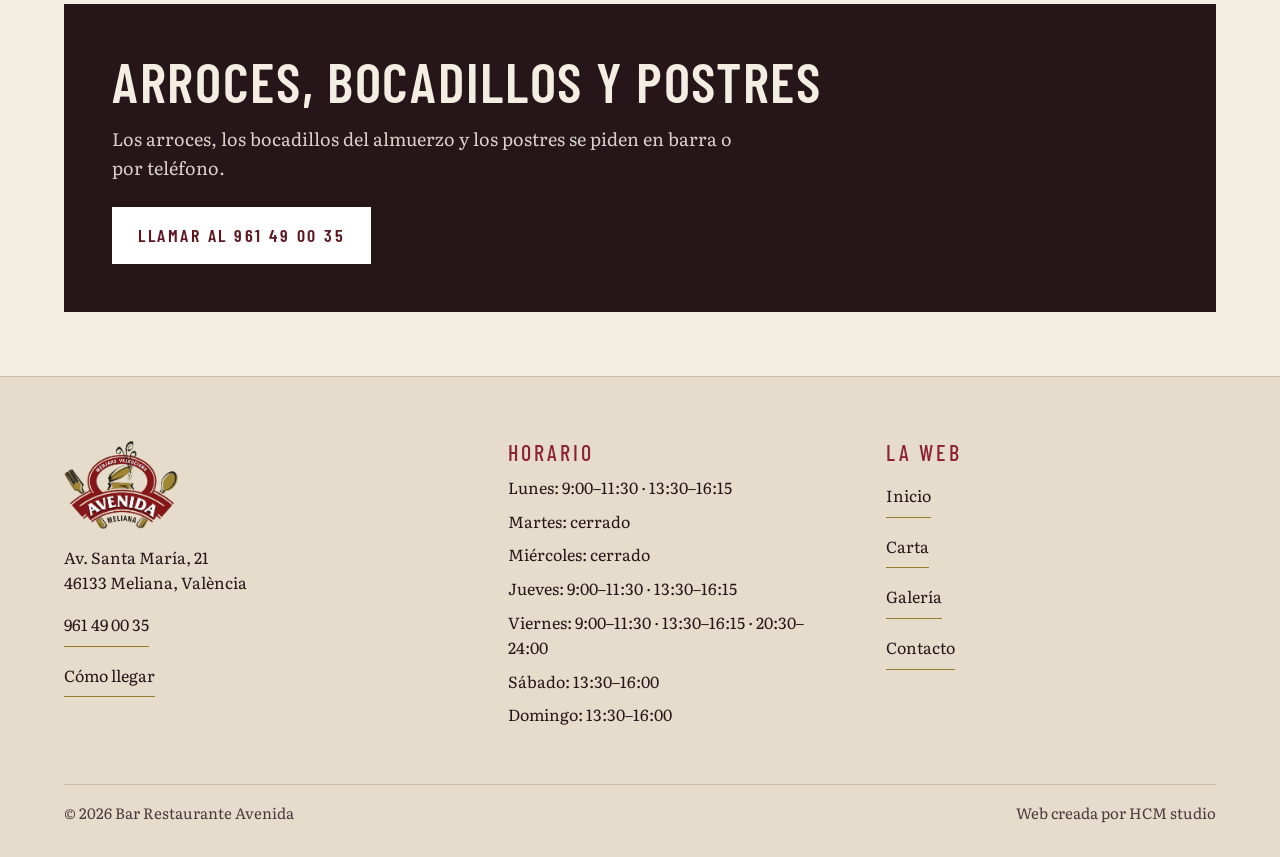
==== commit 0c377b41: "Auditoría: más contraste en hero y pies de foto, objetivos táctiles de 44 px, encabezados del pie Co" ====
--- a/carta.html
+++ b/carta.html
@@ -150,11 +150,11 @@
         <p><a href="https://www.google.com/maps/search/?api=1&query=Bar%20Restaurante%20Avenida&query_place_id=ChIJGdtzTfZGYA0RlGdDG_Zbit8" target="_blank" rel="noopener">Cómo llegar</a></p>
       </div>
       <div>
-        <h3>Horario</h3>
+        <h2>Horario</h2>
         <ul><li>Lunes: 9:00–11:30 · 13:30–16:15</li><li>Martes: cerrado</li><li>Miércoles: cerrado</li><li>Jueves: 9:00–11:30 · 13:30–16:15</li><li>Viernes: 9:00–11:30 · 13:30–16:15 · 20:30–24:00</li><li>Sábado: 13:30–16:00</li><li>Domingo: 13:30–16:00</li></ul>
       </div>
       <div>
-        <h3>La web</h3>
+        <h2>La web</h2>
         <ul>
           <li><a href="index.html">Inicio</a></li>
           <li><a href="carta.html">Carta</a></li>
--- a/css/estilo.css
+++ b/css/estilo.css
@@ -90,7 +90,7 @@
 .hero-foto{position:absolute;inset:0;z-index:-2}
 .hero-foto img{width:100%;height:100%;object-fit:cover;object-position:50% 60%;transform:scale(1.1)}
 .hero::after{content:"";position:absolute;inset:0;z-index:-1;
-  background:linear-gradient(to top,rgba(38,22,26,.9) 0%,rgba(38,22,26,.58) 38%,rgba(38,22,26,.2) 68%,rgba(38,22,26,.34) 100%)}
+  background:linear-gradient(to top,rgba(38,22,26,.92) 0%,rgba(38,22,26,.78) 40%,rgba(38,22,26,.5) 72%,rgba(38,22,26,.5) 100%)}
 .hero .contenedor{padding-block:var(--s9) var(--s8)}
 .hero h1{max-width:12ch;text-shadow:0 2px 30px rgba(0,0,0,.3)}
 .hero .lema{font-size:var(--t1);line-height:1.4;max-width:34ch;margin-top:var(--s4);color:rgba(255,255,255,.94)}
@@ -125,8 +125,8 @@
 .plato-foto{position:relative;overflow:hidden;background:var(--arena);margin:0;min-height:15rem}
 .plato-foto img{width:100%;height:100%;object-fit:cover;transition:transform 1s var(--curva)}
 .plato-foto:hover img{transform:scale(1.04)}
-.plato-foto figcaption{position:absolute;left:0;right:0;bottom:0;padding:var(--s7) var(--s4) var(--s4);
-  background:linear-gradient(to top,rgba(38,22,26,.88),rgba(38,22,26,0));color:#fff;
+.plato-foto figcaption{position:absolute;left:0;right:0;bottom:0;padding:var(--s8) var(--s4) var(--s4);
+  background:linear-gradient(to top,rgba(38,22,26,.92) 0%,rgba(38,22,26,.88) 62%,rgba(38,22,26,0) 100%);text-shadow:0 1px 14px rgba(0,0,0,.55);color:#fff;
   font-family:var(--titular);font-weight:500;text-transform:uppercase;letter-spacing:.08em;font-size:var(--t1);line-height:1.15}
 .plato-foto figcaption small{display:block;font-family:var(--texto);text-transform:none;letter-spacing:0;
   font-size:1rem;opacity:.9;margin-top:var(--s1)}
@@ -221,13 +221,19 @@
 .pie{background:var(--arena);padding-block:var(--s8) var(--s6);border-top:1px solid var(--linea)}
 .pie .rejilla{display:grid;grid-template-columns:1.2fr 1fr 1fr;gap:var(--s7)}
 .pie img{height:5.5rem;width:auto;margin-bottom:var(--s4)}
-.pie h3{font-size:var(--t1);letter-spacing:.14em;color:var(--vino);margin-bottom:var(--s3);font-weight:500}
+.pie h2{font-size:var(--t1);letter-spacing:.14em;color:var(--vino);margin-bottom:var(--s3);font-weight:500}
 .pie p,.pie li{font-size:1rem;margin:0 0 var(--s2)}
 .pie ul{list-style:none;margin:0;padding:0}
 .pie a{text-decoration:none;border-bottom:1px solid var(--laton)}
 .pie .legal{margin-top:var(--s7);padding-top:var(--s4);border-top:1px solid var(--linea);font-size:.9375rem;
   color:var(--tinta-suave);display:flex;flex-wrap:wrap;justify-content:space-between;gap:var(--s2)}
 .pie .legal p{margin:0;max-width:none;font-size:.9375rem}
+
+/* objetivos táctiles de al menos 44 px */
+.nav a{padding-block:var(--s3)}
+.indice-carta a{padding-block:var(--s3)}
+.pie a,.direccion a,a[href^="tel:"]:not(.cta):not(.llamar){display:inline-block;padding-block:var(--s2)}
+.pie li a{padding-block:var(--s2)}
 
 /* ---------- revelado al bajar: solo se esconde si el JS está vivo ---------- */
 .js .revelar{opacity:0;transform:translateY(20px);transition:opacity .7s var(--curva),transform .7s var(--curva)}
